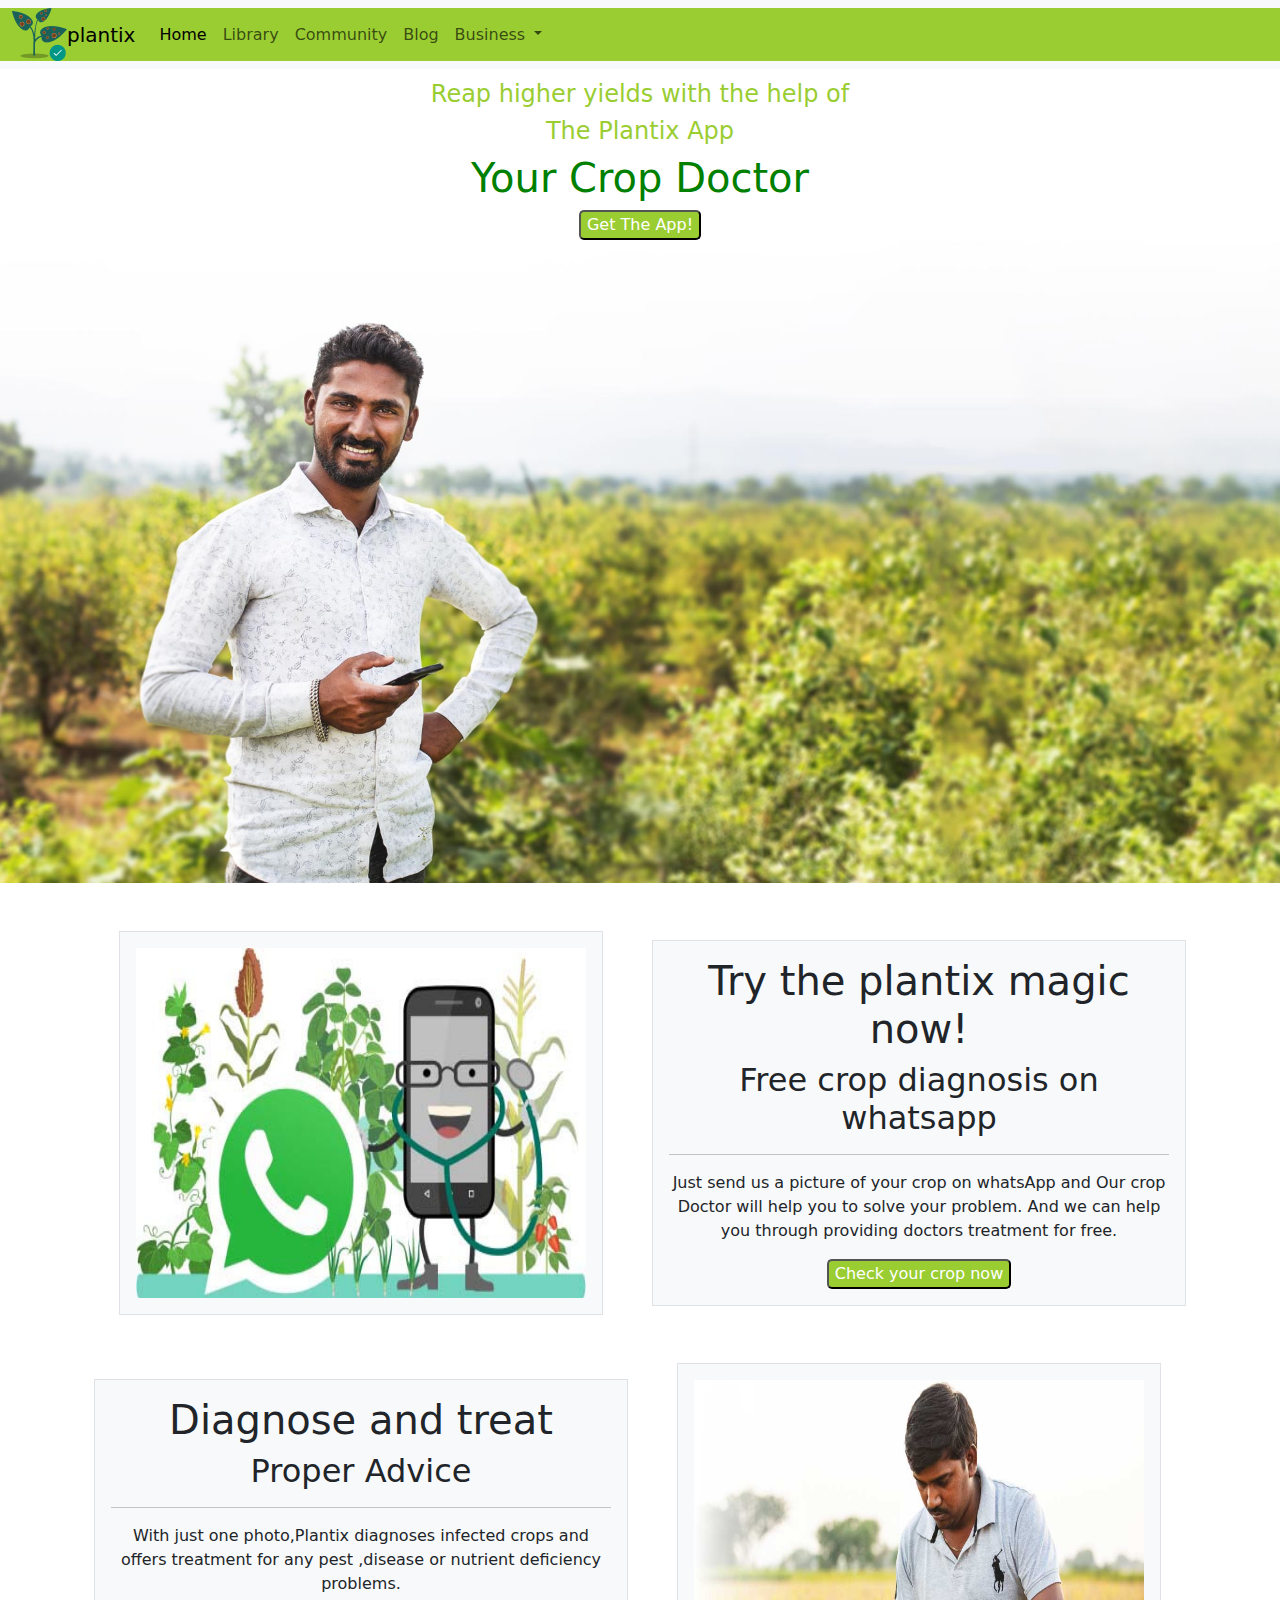
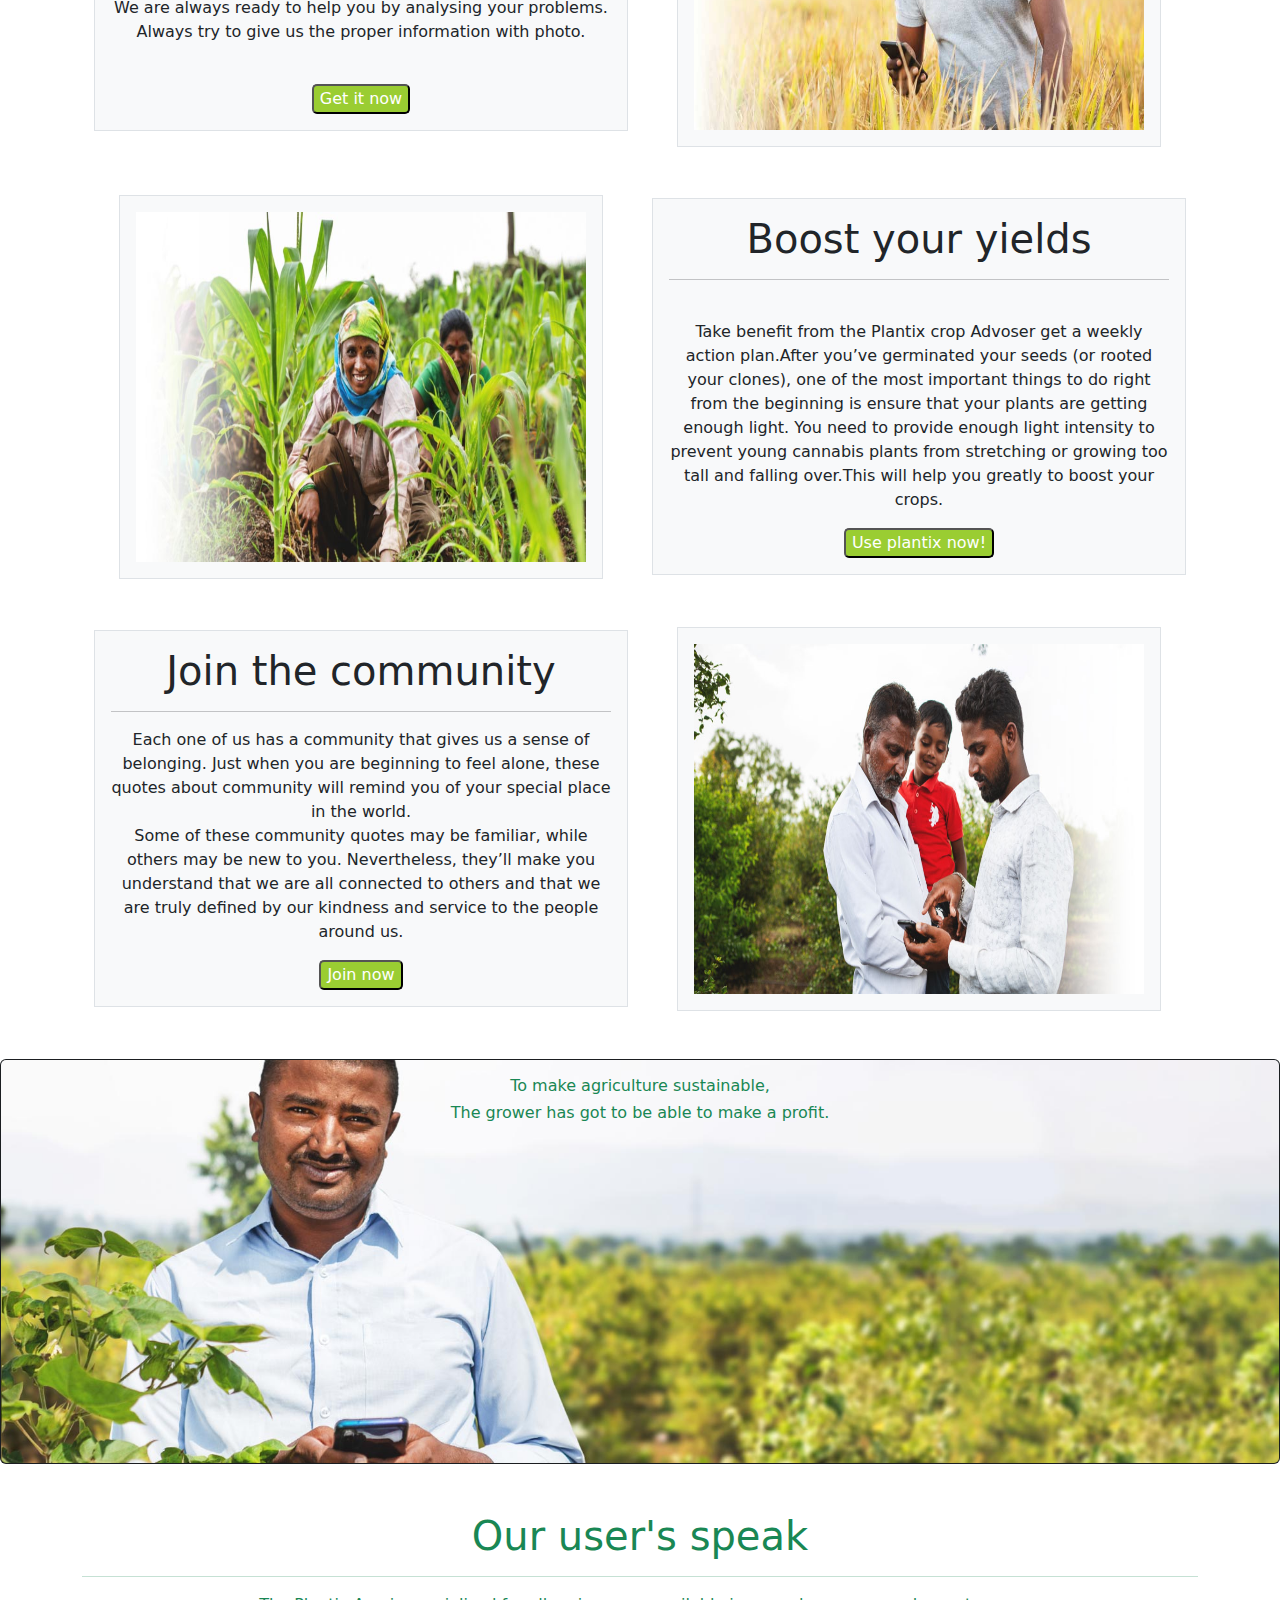
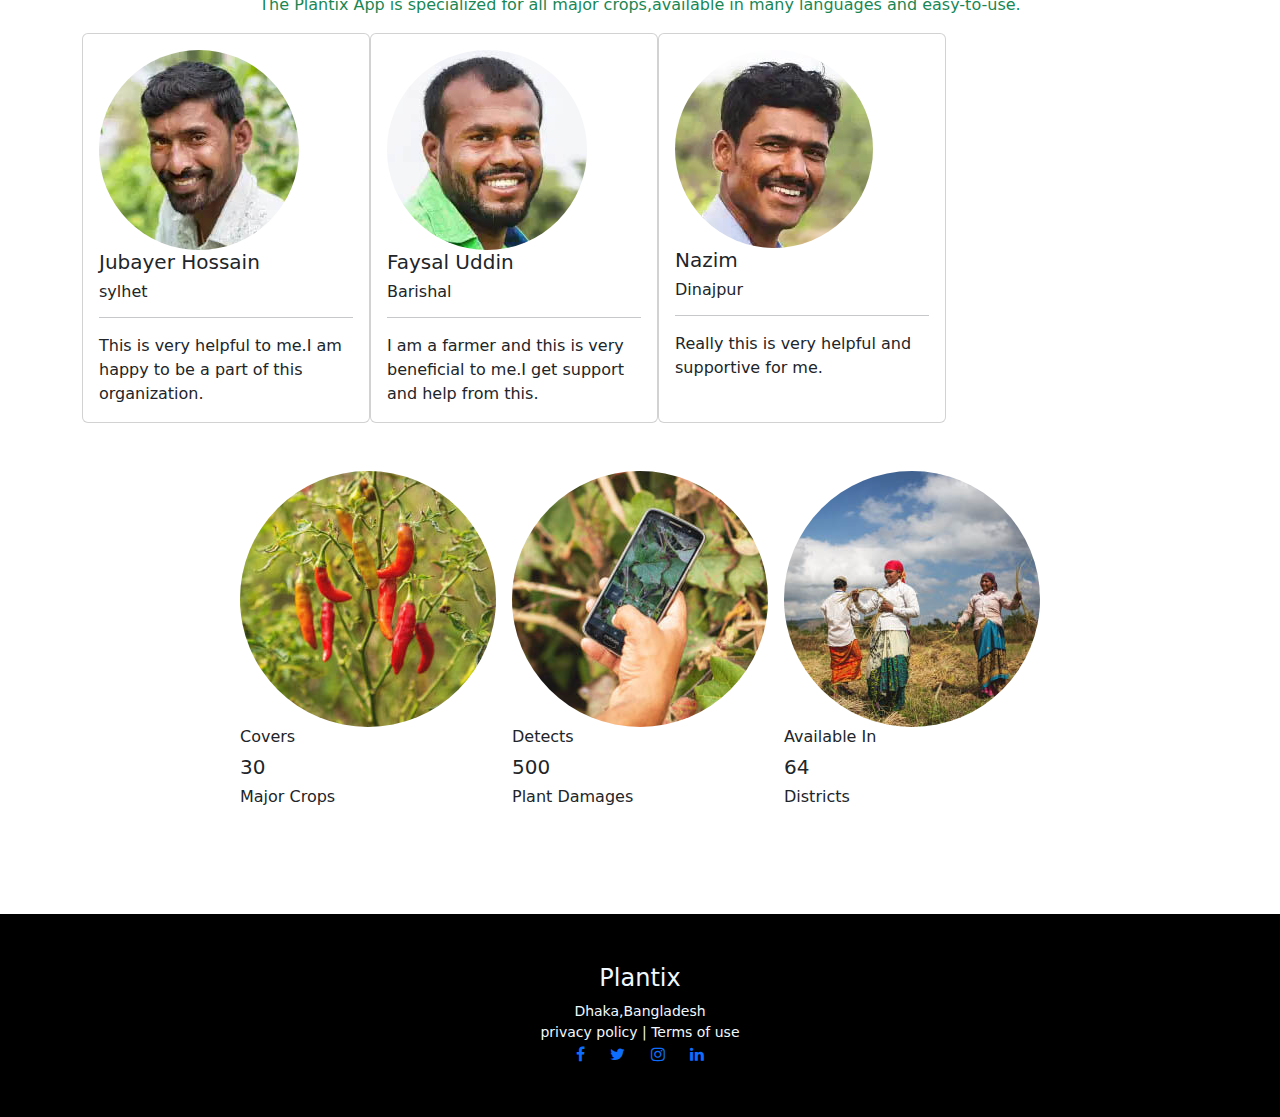
==== index.html @ d198af95 "first commit" ====
<!DOCTYPE html>
<html lang="en">

<head>
    <meta charset="UTF-8">
    <meta http-equiv="X-UA-Compatible" content="IE=edge">
    <meta name="viewport" content="width=device-width, initial-scale=1.0">
    <title>Web Farming</title>
    <link rel="stylesheet" href="https://cdn.jsdelivr.net/npm/bootstrap@5.2.1/dist/css/bootstrap.min.css">
    <link rel="stylesheet" href="css/style.css">
    <link rel="stylesheet" href="https://maxcdn.bootstrapcdn.com/font-awesome/4.7.0/css/font-awesome.min.css" </head>

<body>
    <header>

        <nav class="navbar fixed-top navbar-expand-lg bg-light">
            <div class="container-fluid nav-center">
                <img src="images/icon1.png" alt="">
                <a class="navbar-brand" href="#">plantix</a>
                <button class="navbar-toggler" type="button" data-bs-toggle="collapse" data-bs-target="#navbarNav"
                    aria-controls="navbarNav" aria-expanded="false" aria-label="Toggle navigation">
                    <span class="navbar-toggler-icon"></span>
                </button>
                <div class="collapse navbar-collapse" id="navbarNav">
                    <ul class="navbar-nav">

                        <li class="nav-item">
                            <a class="nav-link active" aria-current="page" href="index.html">Home</a>
                        </li>
                        <li class="nav-item">
                            <a class="nav-link" aria-current="page" href="library.html">Library</a>
                        </li>

                        <li class="nav-item">
                            <a class="nav-link" href="community.html">Community</a>
                        </li>
                        <li class="nav-item">
                            <a class="nav-link" href="blog.html">Blog</a>
                        </li>
                        <li class="nav-item dropdown">
                            <a class="nav-link dropdown-toggle" href="#" role="button" data-bs-toggle="dropdown"
                                aria-expanded="false">
                                Business
                            </a>
                            <ul class="dropdown-menu">
                                <li><a class="dropdown-item" href="plantixanalytics.html">Plantix analytics</a></li>
                                <li><a class="dropdown-item" href="plantixvision.html">Plantix vision</a></li>
                            </ul>
                        </li>


                    </ul>
                </div>
            </div>
        </nav>

        <section class="">
            <div class="heading-div">
                <h4 class="">Reap higher yields with the help of</h4>
                <h4>The Plantix App</h4>
                <h1 class="crop-doctor">Your Crop Doctor</h1>
                <button class="btn-app">Get The App!</button>
            </div>



            <div>
                <img class="d-block w-100 img-fluid" src="images/man1.jpg" alt="">
            </div>
        </section>



    </header>
    <main>
        <section class="container my-5">
            <div class="container overflow-hidden text-center">
                <div class="row gy-5">
                    <div class="col-lg-6 col-md-12 col-sm-12 d-flex justify-content-center align-items-center">
                        <div class="p-3 border bg-light">
                            <img class="img-size" src="images/whatsapp1.jpg" alt="">
                        </div>
                    </div>

                    <div class="col-lg-6 col-md-12 col-sm-12 d-flex justify-content-center align-items-center">
                        <div class="p-3 border bg-light">
                            <h1>Try the plantix magic now!</h1>

                            <h2>Free crop diagnosis on whatsapp</h2>
                            <hr>
                            <p>Just send us a picture of your crop on whatsApp and Our crop Doctor
                                will help you to solve your problem.
                                And we can help you through providing doctors treatment for free.

                            </p>

                            <button class="btn-app">Check your crop now</button>
                        </div>
                    </div>
                    <div class="col-lg-6 col-md-12 col-sm-12 d-flex justify-content-center align-items-center">
                        <div class="p-3 border bg-light">
                            <h1>Diagnose and treat</h1>
                            <h2>Proper Advice</h2>
                            <hr>
                            <p>
                                With just one photo,Plantix diagnoses infected crops and offers treatment for any pest
                                ,disease or nutrient deficiency problems.
                                <br>
                                We are always ready to help you by analysing your problems.
                                Always try to give us the proper information with photo.

                            </p>
                            <br>
                            <button class="btn-app">Get it now</button>
                        </div>
                    </div>
                    <div class="col-lg-6 col-md-12 col-sm-12 d-flex justify-content-center align-items-center">
                        <div class="p-3 border bg-light">
                            <img class="img-size" src="images/man2.jpg" alt="">
                        </div>
                    </div>
                    <div class="col-lg-6 col-md-12 col-sm-12 d-flex justify-content-center align-items-center">
                        <div class="p-3 border bg-light">
                            <img class="img-size" src="images/women.jpg" alt="">
                        </div>
                    </div>
                    <div class="col-lg-6 col-md-12 col-sm-12 d-flex justify-content-center align-items-center">
                        <div class="p-3 border bg-light">
                            <h1>Boost your yields</h1>
                            <hr>
                            <br>
                            <p>
                                Take benefit from the Plantix crop Advoser get a weekly action plan.After you’ve
                                germinated your seeds (or rooted your clones), one of the most important things to do
                                right from the beginning is ensure that your plants are getting enough light.


                                You need to provide enough light intensity to prevent young cannabis plants from
                                stretching or growing too tall and falling over.This will help you greatly to boost your
                                crops.
                                <br>
                            </p>
                            <button class="btn-app">Use plantix now!</button>
                        </div>
                    </div>
                    <div class="col-lg-6 col-md-12 col-sm-12 d-flex justify-content-center align-items-center">
                        <div class="p-3 border bg-light">
                            <h1>Join the community</h1>
                            <hr>
                            <p>Each one of us has a community that gives us a sense of belonging.

                                Just when you are beginning to feel alone, these quotes about community will remind you
                                of your special place in the world.
                                <br>

                                Some of these community quotes may be familiar, while others may be new to you.

                                Nevertheless, they’ll make you understand that we are all connected to others and that
                                we are truly defined by our kindness and service to the people around us.
                            </p>
                            <button class="btn-app">Join now</button>
                        </div>
                    </div>
                    <div class="col-lg-6 col-md-12 col-sm-12 d-flex justify-content-center align-items-center">
                        <div class="p-3 border bg-light">
                            <img class="img-size" src="images/man3.jpg" alt="">
                        </div>
                    </div>



                </div>
            </div>

        </section>

        <section>
            <div class="card text-bg-dark text-center">
                <img src="images/man4.jpg" class="card-img" alt="...">
                <div class="card-img-overlay text-success">
                    <h6>To make agriculture sustainable,</h6>
                    <h6>The grower has got to be able to make a profit.</h6>

                </div>
            </div>
        </section>

        <!-- users speak -->

        <section class="mt-5">
            <div class="container text-center text-success">
                <h1>Our user's speak</h1>
                <hr>
                <p>The Plantix App is specialized for all major crops,available in many languages and easy-to-use.</p>
            </div>

            <div class="container d-flex">
                <div class="card" style="width: 18rem;">
                    <div class="card-body">
                        <img class="rounded-circle" src="images/img1.jpg" alt="">
                        <h5 class="card-title">Jubayer Hossain</h5>
                        <h6>sylhet</h6>
                        <hr>

                        <p class="card-text">This is very helpful to me.I am happy to be a part of this organization.
                        </p>

                    </div>
                </div>
                <div class="card" style="width: 18rem;">
                    <div class="card-body">
                        <img class="rounded-circle" src="images/img2.jpg" alt="">
                        <h5 class="card-title">Faysal Uddin</h5>
                        <h6>Barishal</h6>
                        <hr>

                        <p class="card-text">I am a farmer and this is very beneficial to me.I get support and help from
                            this.</p>

                    </div>
                </div>

                <div class="card" style="width: 18rem;">
                    <div class="card-body">
                        <img class="rounded-circle" src="images/user3.jpg" alt="">
                        <h5 class="card-title">Nazim </h5>
                        <h6>Dinajpur</h6>
                        <hr>
                        <p class="card-text">Really this is very helpful and supportive for me.</p>

                    </div>
                </div>



            </div>
        </section>

        <section class="mt-5">
            <div class="d-flex container justify-content-center px-3">
                <div>
                    <img class="rounded-circle" src="images/crops.jpg" alt="">
                    <h6>Covers</h6>
                    <h5>30</h5>
                    <h6>Major Crops</h6>
                </div>
                <div class="px-3">
                    <img class="rounded-circle" src="images/round.jpg" alt="">
                    <h6>Detects</h6>
                    <h5>500</h5>
                    <h6>Plant Damages</h6>
                </div>
                <div>
                    <img class="rounded-circle" src="images/round2.jpg" alt="">
                    <h6>Available In</h6>
                    <h5>64</h5>
                    <h6>Districts</h6>
                </div>
            </div>
        </section>






    </main>


    <footer class="footer-clr">
        <section class="d-flex flex-column justify-content-around align-items-center">
            <h4>Plantix</h4>
            <small>Dhaka,Bangladesh</small>

            <small>privacy policy | Terms of use</small>
            <div>
                <a style="padding-left: 10px; padding-right: 10px;" href="https://www.facebook.com"><i
                        class="fa fa-facebook"></i></a>
                <a style="padding-left: 10px; padding-right: 10px;" href="https://www.twitter.com"><i
                        class="fa fa-twitter"></i></a>
                <a style="padding-left: 10px; padding-right: 10px;" href="https://www.instagram.com"><i
                        class="fa fa-instagram"></i></a>
                <a style="padding-left: 10px; padding-right: 10px;" href="https://www.linkedin.com"><i
                        class="fa fa-linkedin"></i></a>
            </div>

        </section>
    </footer>

    <script src="	https://cdn.jsdelivr.net/npm/bootstrap@5.2.1/dist/js/bootstrap.bundle.min.js"></script>

</body>

</html>
---- css/style.css ----
.btn-app {
    border-radius: 5px;
    background-color: yellowgreen;
    justify-content: center;
    color: white;

}

.nav-center {
    justify-content: center;
    background-color: yellowgreen;


}

.heading-div {
    text-align: center;
    background-color: white;
    margin-top: 80px;
    color: yellowgreen;
}

.crop-doctor {
    color: green;
}

.img-size {
    box-sizing: border-box;
    height: 350px;
    overflow: hidden;
    width: 450px;
}



.floating {
    float: left;
}

/* community css */
.community {
    justify-content: center;

    color: green;

    margin: auto;


}

.pages-heading {
    text-align: center;
    color: yellowgreen;
    margin-bottom: 20px;
    background-color: black;
    margin-top: 60px;
}

.pages-section {
    background-color: azure;
}

.blog {
    justify-content: center;

    color: green;

    margin: auto;
}

.footer-clr {
    background-color: black;
    margin-top: 100px;
    padding: 50px;
    color: aliceblue;
}

.blog-color {
    background-color: azure;
}
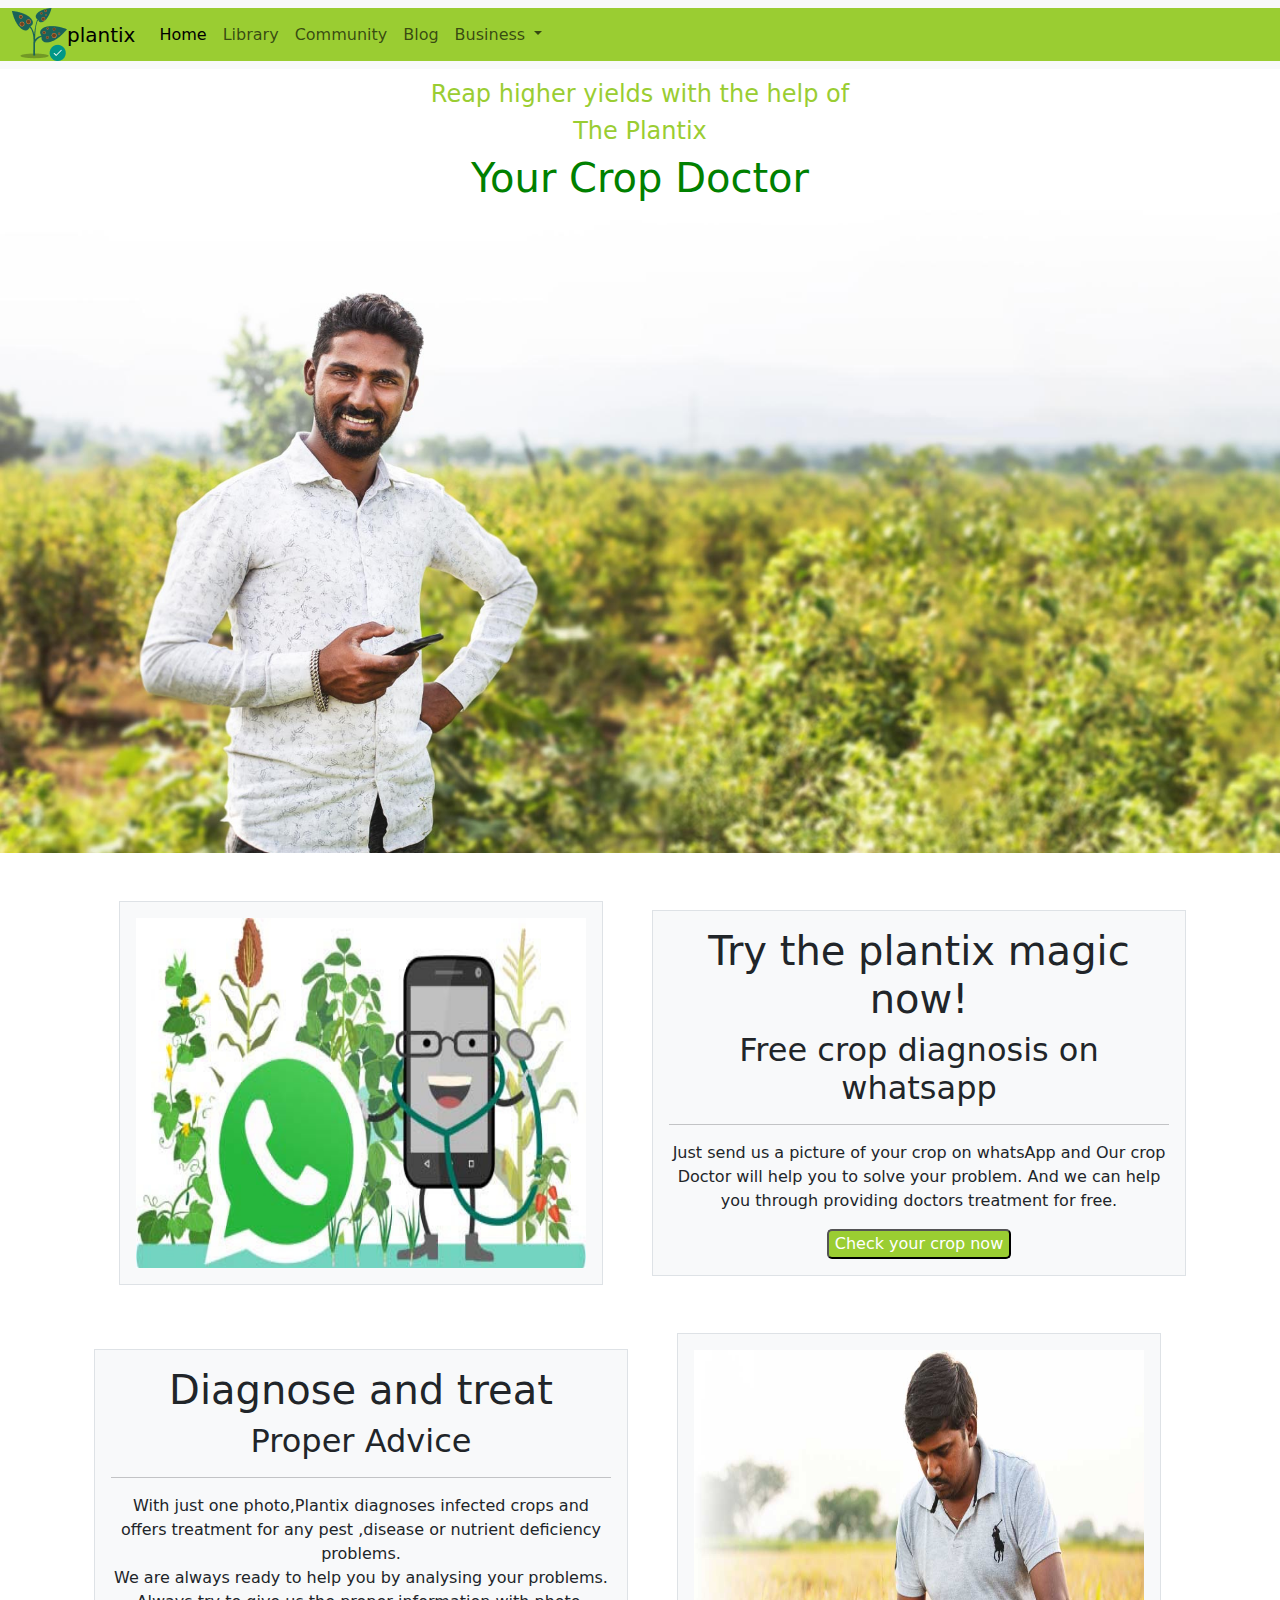
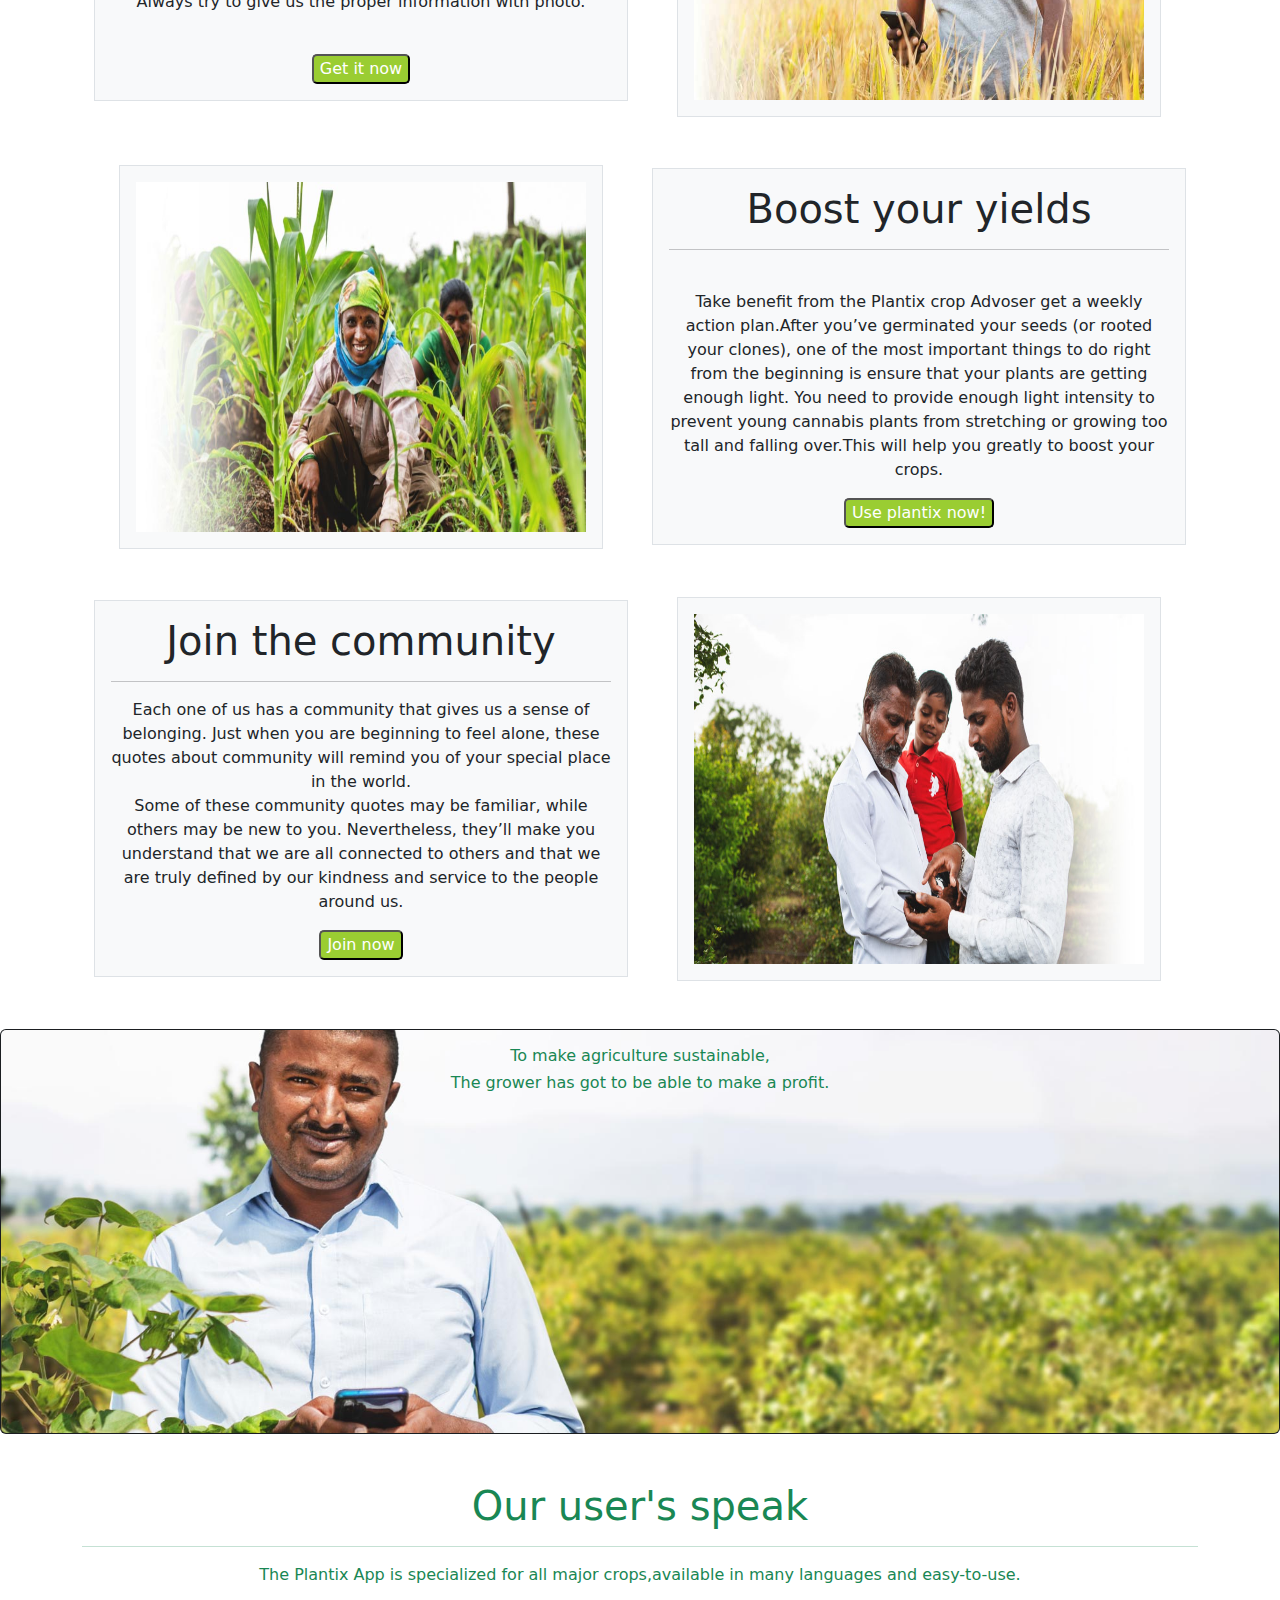
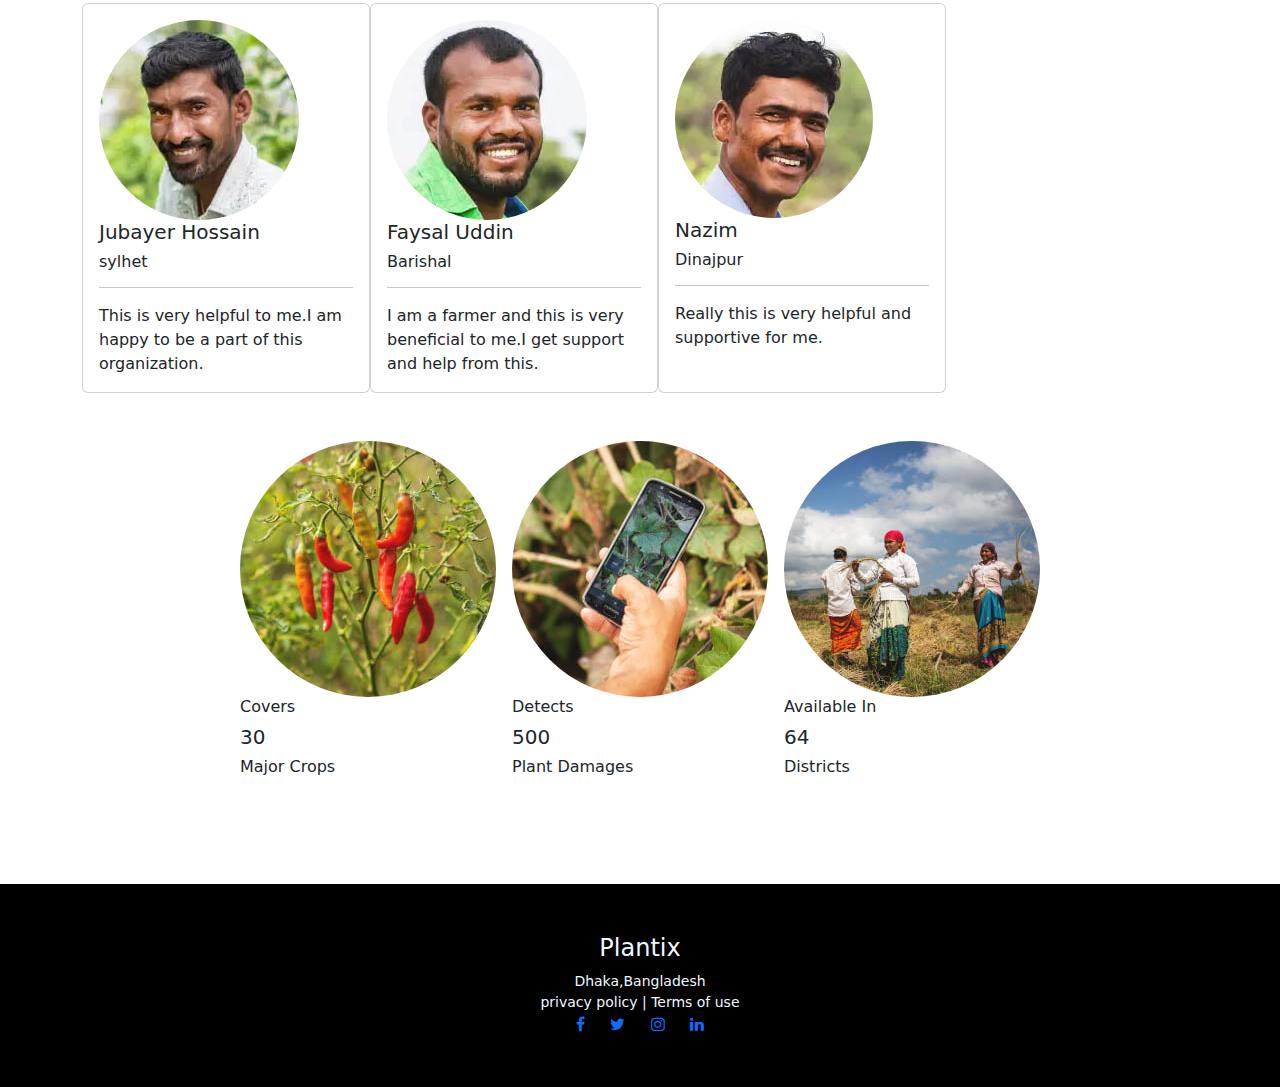
==== commit ecadee15: "login page added" ====
--- a/index.html
+++ b/index.html
@@ -57,9 +57,9 @@
         <section class="">
             <div class="heading-div">
                 <h4 class="">Reap higher yields with the help of</h4>
-                <h4>The Plantix App</h4>
+                <h4>The Plantix </h4>
                 <h1 class="crop-doctor">Your Crop Doctor</h1>
-                <button class="btn-app">Get The App!</button>
+
             </div>
 
 
--- a/css/style.css
+++ b/css/style.css
@@ -5,6 +5,9 @@
     color: white;
 
 }
+
+
+
 
 .nav-center {
     justify-content: center;
@@ -33,6 +36,9 @@
 
 
 
+
+
+
 .floating {
     float: left;
 }
@@ -47,6 +53,32 @@
 
 
 }
+
+.sign-in {
+    text-decoration: none;
+    justify-content: center;
+    text-align: center;
+    border: 1px solid black;
+    background-color: yellowgreen;
+    color: white;
+    border-radius: 3px;
+    padding: 3px;
+}
+
+.sign-up {
+    text-decoration: none;
+    justify-content: center;
+    text-align: center;
+    border: 1px solid black;
+    background-color: yellowgreen;
+    color: white;
+    border-radius: 3px;
+    padding: 3px;
+
+
+}
+
+
 
 .pages-heading {
     text-align: center;
